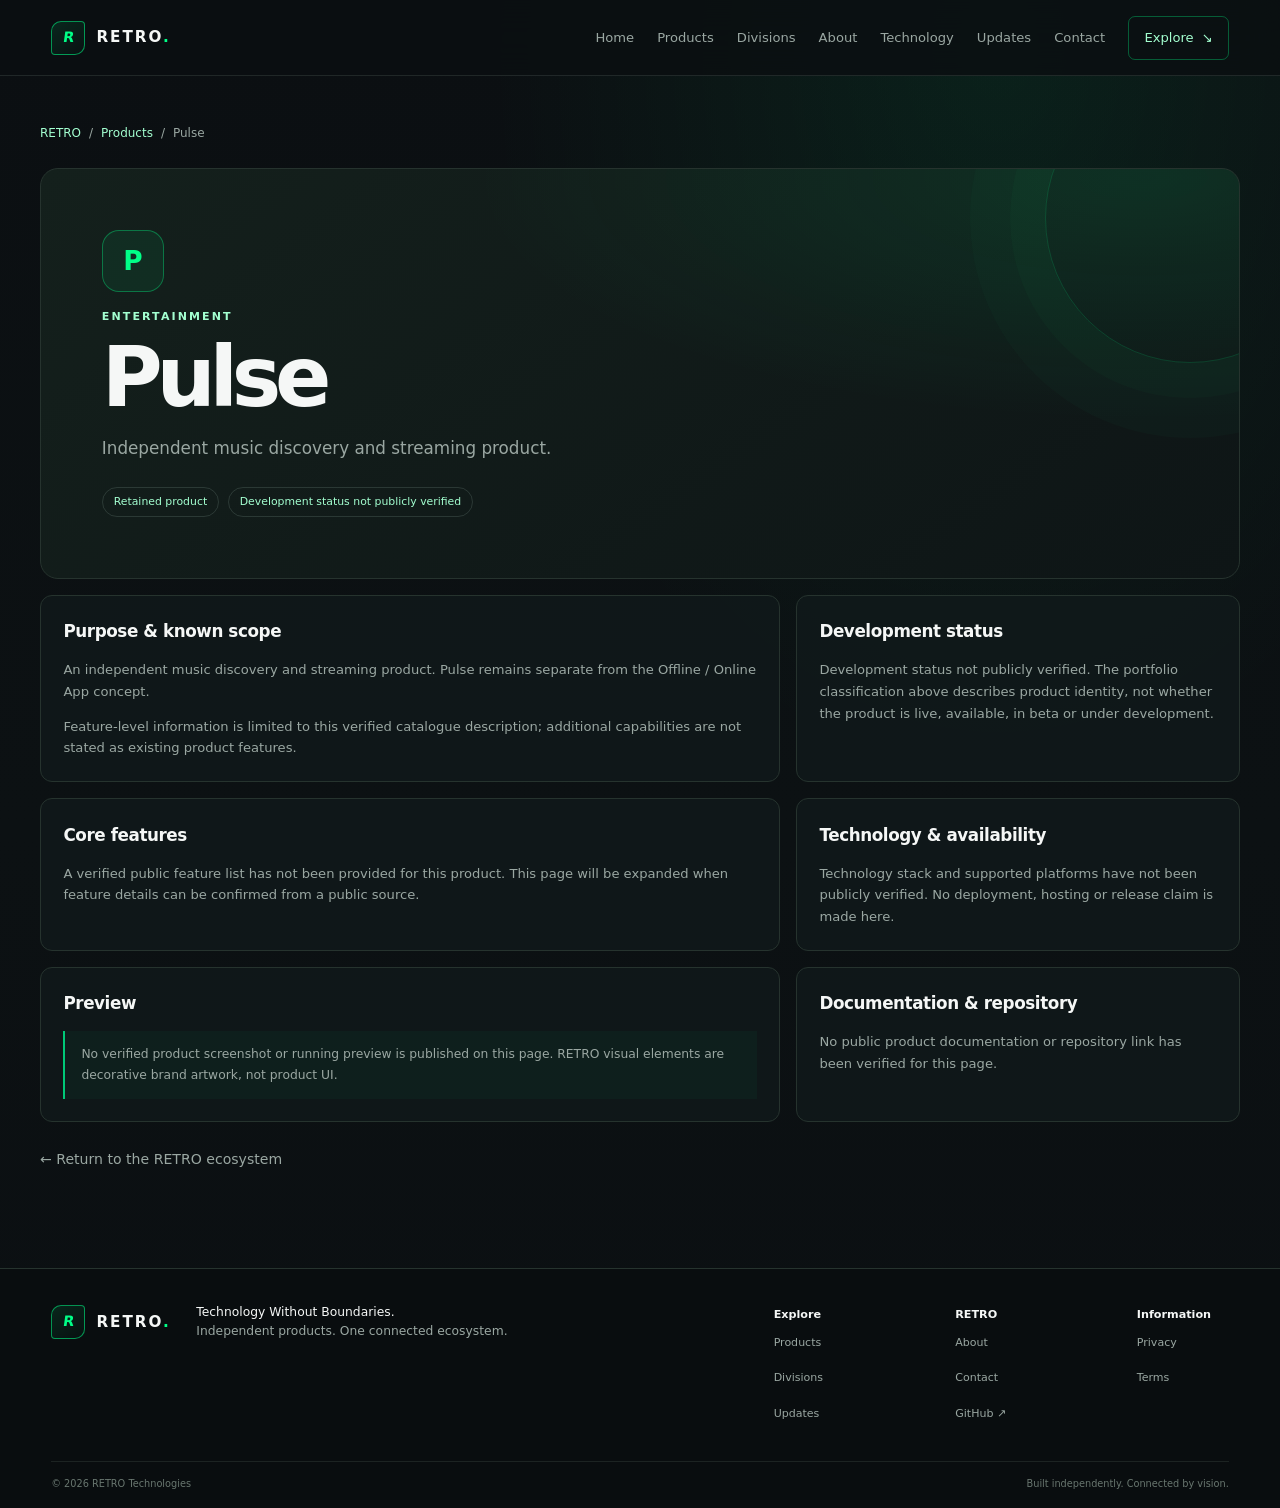
==== products/pulse/index.html @ 83401a8e "Build RETRO Technologies website v1" ====
<!doctype html>
<html lang="en">
<head>
  <meta charset="utf-8">
  <meta name="viewport" content="width=device-width, initial-scale=1">
  <meta name="theme-color" content="#0b0f12">
  <meta name="description" content="Pulse: Independent music discovery and streaming product. Learn about its place in the RETRO Technologies ecosystem.">
  <meta property="og:type" content="website">
  <meta property="og:title" content="Pulse — RETRO Technologies">
  <meta property="og:description" content="Independent music discovery and streaming product.">
  <title>Pulse — RETRO Technologies</title>
  <link rel="stylesheet" href="../../styles.css">
  <script src="../../script.js" defer></script>
</head>
<body>
  <a class="skip-link" href="#main">Skip to content</a>
  <header class="site-header">
    <a class="brand" href="../../index.html" aria-label="RETRO Technologies home"><span class="brand-mark" aria-hidden="true"><span>R</span></span><span>RETRO<span class="brand-accent">.</span></span></a>
    <button class="menu-toggle" type="button" aria-expanded="false" aria-controls="site-nav"><span class="menu-toggle-label">Menu</span><span class="menu-icon" aria-hidden="true"></span></button>
    <nav id="site-nav" class="site-nav" aria-label="Main navigation">
      <a href="../../index.html">Home</a><a href="../../index.html#ecosystem">Products</a><a href="../../index.html#divisions">Divisions</a><a href="../../index.html#about">About</a><a href="../../index.html#technology">Technology</a><a href="../../index.html#updates">Updates</a><a href="../../index.html#contact">Contact</a><a class="nav-cta" href="../../index.html#ecosystem">Explore <span aria-hidden="true">↘</span></a>
    </nav>
  </header>
  <main id="main" class="section-shell detail-main">
    <nav class="breadcrumb" aria-label="Breadcrumb"><a href="../../index.html">RETRO</a><span aria-hidden="true">/</span><a href="../../index.html#ecosystem">Products</a><span aria-hidden="true">/</span><span aria-current="page">Pulse</span></nav>
    <article>
      <header class="product-hero">
        <span class="product-mark" aria-hidden="true">P</span>
        <p class="eyebrow">ENTERTAINMENT</p>
        <h1>Pulse</h1>
        <p class="product-intro">Independent music discovery and streaming product.</p>
        <div class="product-tags"><span class="product-tag">Retained product</span><span class="product-tag">Development status not publicly verified</span></div>
      </header>
      <div class="detail-grid">
        <section class="detail-panel"><h2>Purpose &amp; known scope</h2><p>An independent music discovery and streaming product. Pulse remains separate from the Offline / Online App concept.</p><p>Feature-level information is limited to this verified catalogue description; additional capabilities are not stated as existing product features.</p></section>
        <section class="detail-panel"><h2>Development status</h2><p>Development status not publicly verified. The portfolio classification above describes product identity, not whether the product is live, available, in beta or under development.</p></section>
        <section class="detail-panel"><h2>Core features</h2><p>A verified public feature list has not been provided for this product. This page will be expanded when feature details can be confirmed from a public source.</p></section>
        <section class="detail-panel"><h2>Technology &amp; availability</h2><p>Technology stack and supported platforms have not been publicly verified. No deployment, hosting or release claim is made here.</p></section>
        <section class="detail-panel"><h2>Preview</h2><div class="evidence-note">No verified product screenshot or running preview is published on this page. RETRO visual elements are decorative brand artwork, not product UI.</div></section>
        <section class="detail-panel"><h2>Documentation &amp; repository</h2><p>No public product documentation or repository link has been verified for this page.</p></section>
      </div>
    </article>
    <p style="margin:1.5rem 0 0"><a class="text-link" href="../../index.html#ecosystem">← Return to the RETRO ecosystem</a></p>
  </main>
  <footer class="site-footer">
    <div class="footer-main"><a class="brand" href="../../index.html" aria-label="RETRO Technologies home"><span class="brand-mark" aria-hidden="true"><span>R</span></span><span>RETRO<span class="brand-accent">.</span></span></a><p>Technology Without Boundaries.<br><span>Independent products. One connected ecosystem.</span></p></div>
    <div class="footer-links"><div><strong>Explore</strong><a href="../../index.html#ecosystem">Products</a><a href="../../index.html#divisions">Divisions</a><a href="../../index.html#updates">Updates</a></div><div><strong>RETRO</strong><a href="../../index.html#about">About</a><a href="../../index.html#contact">Contact</a><a href="https://github.com/axdakkuu08-create/retro-technologies" target="_blank" rel="noopener noreferrer">GitHub <span aria-hidden="true">↗</span></a></div><div><strong>Information</strong><a href="../../privacy.html">Privacy</a><a href="../../terms.html">Terms</a></div></div>
    <div class="footer-bottom"><span>© 2026 RETRO Technologies</span><span>Built independently. Connected by vision.</span></div>
  </footer>
</body>
</html>
---- styles.css ----
:root {
  color-scheme: dark;
  --bg: #0b0f12;
  --bg-raised: #10171a;
  --panel: #131c1e;
  --panel-strong: #172321;
  --text: #f5f7f6;
  --muted: #9aa7a2;
  --muted-deep: #68766f;
  --line: #26332e;
  --green: #00ff87;
  --green-soft: #a3ffd0;
  --green-deep: #00c978;
  --max: 1200px;
  font-family: Inter, Geist, ui-sans-serif, system-ui, -apple-system, BlinkMacSystemFont, "Segoe UI", sans-serif;
  font-synthesis: none;
  text-rendering: optimizeLegibility;
}

* { box-sizing: border-box; }
html { scroll-behavior: smooth; scroll-padding-top: 92px; }
body {
  margin: 0;
  color: var(--text);
  background:
    radial-gradient(ellipse at 78% 3%, rgba(0,255,135,.075), transparent 32rem),
    linear-gradient(180deg, #0b0f12 0%, #0c1113 55%, #0b0f12 100%);
  line-height: 1.65;
}
a { color: inherit; text-decoration: none; }
button, input, select { font: inherit; }
button { color: inherit; }
img, svg { max-width: 100%; }
[hidden] { display: none !important; }
::selection { color: #06110b; background: var(--green); }
:focus-visible { outline: 2px solid var(--green); outline-offset: 4px; }
.visually-hidden {
  position: absolute;
  width: 1px;
  height: 1px;
  padding: 0;
  margin: -1px;
  overflow: hidden;
  clip: rect(0, 0, 0, 0);
  white-space: nowrap;
  border: 0;
}
.skip-link {
  position: fixed;
  z-index: 20;
  top: .75rem;
  left: .75rem;
  padding: .75rem 1rem;
  transform: translateY(-150%);
  color: #06110b;
  background: var(--green);
  border-radius: 8px;
  font-weight: 800;
}
.skip-link:focus { transform: translateY(0); }
.section-shell { width: min(var(--max), calc(100% - 3rem)); margin-inline: auto; }
.brand-accent { color: var(--green); }
.gradient-text {
  color: var(--green-soft);
  background: linear-gradient(100deg, #f5fff9 0%, #b4ffd6 45%, var(--green) 100%);
  -webkit-background-clip: text;
  background-clip: text;
  -webkit-text-fill-color: transparent;
}
.eyebrow {
  margin: 0;
  color: var(--green-soft);
  font-size: .69rem;
  font-weight: 800;
  letter-spacing: .19em;
  line-height: 1.5;
}
.status-dot {
  display: inline-block;
  width: 7px;
  height: 7px;
  margin-right: .55rem;
  border-radius: 50%;
  background: var(--green);
  box-shadow: 0 0 13px rgba(0,255,135,.7);
}

/* Header and navigation */
.site-header {
  position: sticky;
  z-index: 10;
  top: 0;
  display: flex;
  height: 76px;
  align-items: center;
  justify-content: space-between;
  padding-inline: max(4vw, calc((100vw - var(--max)) / 2));
  border-bottom: 1px solid rgba(190,220,207,.12);
  background: rgba(11,15,18,.87);
  -webkit-backdrop-filter: blur(18px);
  backdrop-filter: blur(18px);
}
.brand { display: inline-flex; align-items: center; gap: .7rem; font-size: .95rem; font-weight: 850; letter-spacing: .13em; }
.brand-mark {
  display: grid;
  width: 34px;
  height: 34px;
  place-items: center;
  border: 1px solid rgba(0,255,135,.54);
  border-radius: 10px 4px 10px 4px;
  color: var(--green);
  background: linear-gradient(145deg, rgba(0,255,135,.11), rgba(0,255,135,.015));
  font-size: .9rem;
  letter-spacing: -.08em;
}
.brand-mark span { transform: skew(-8deg); }
.site-nav { display: flex; align-items: center; gap: clamp(.9rem, 1.8vw, 1.7rem); color: var(--muted); font-size: .82rem; }
.site-nav a { min-height: 44px; display: inline-flex; align-items: center; transition: color .18s ease; }
.site-nav a:hover, .site-nav a[aria-current="page"] { color: var(--text); }
.site-nav .nav-cta { gap: .5rem; padding: .2rem .95rem; border: 1px solid rgba(0,255,135,.32); border-radius: 7px; color: var(--green-soft); }
.site-nav .nav-cta:hover { border-color: var(--green); color: var(--green); }
.menu-toggle { display: none; }

/* Hero */
.hero {
  position: relative;
  display: grid;
  min-height: 660px;
  grid-template-columns: 1.03fr .97fr;
  align-items: center;
  gap: 1.5rem;
  padding-block: 5.3rem 6.3rem;
}
.hero-copy { position: relative; z-index: 1; }
.hero h1 { margin: 1rem 0 1.5rem; font-size: clamp(3.4rem, 7vw, 6.7rem); font-weight: 850; letter-spacing: -.082em; line-height: .99; }
.hero-description { max-width: 570px; margin: 0; color: var(--muted); font-size: clamp(1rem, 1.5vw, 1.13rem); }
.hero-actions { display: flex; align-items: center; gap: 1.6rem; margin-top: 2.15rem; }
.button { display: inline-flex; min-height: 48px; align-items: center; justify-content: center; gap: .8rem; padding: .75rem 1.15rem; border: 1px solid transparent; border-radius: 8px; font-size: .84rem; font-weight: 800; transition: transform .18s ease, background .18s ease, border-color .18s ease; }
.button:hover { transform: translateY(-2px); }
.button-primary { color: #06110b; background: var(--green); box-shadow: 0 8px 28px rgba(0,255,135,.12); }
.button-primary:hover { background: #72ffb8; }
.button-secondary { border-color: rgba(0,255,135,.38); color: var(--green-soft); background: rgba(0,255,135,.045); }
.button-secondary:hover { border-color: var(--green); background: rgba(0,255,135,.09); }
.button-quiet { flex: 0 0 auto; border-color: var(--line); color: var(--muted); background: transparent; }
.button-quiet:hover { border-color: rgba(0,255,135,.45); color: var(--text); }
.text-link { color: var(--muted); font-size: .88rem; transition: color .18s ease; }
.text-link:hover { color: var(--green); }
.hero-meta { display: flex; align-items: center; gap: .9rem; margin-top: 2.7rem; color: var(--muted-deep); font-size: .62rem; font-weight: 700; letter-spacing: .15em; }
.meta-separator { width: 24px; height: 1px; background: var(--green-deep); }
.hero-art { position: relative; display: grid; width: min(100%, 500px); aspect-ratio: 1; place-items: center; justify-self: end; isolation: isolate; }
.hero-grid {
  position: absolute;
  z-index: -1;
  inset: 4%;
  opacity: .33;
  background-image: linear-gradient(rgba(86,143,113,.13) 1px, transparent 1px), linear-gradient(90deg, rgba(86,143,113,.13) 1px, transparent 1px);
  background-size: 34px 34px;
  mask-image: radial-gradient(ellipse, #000 8%, transparent 72%);
}
.hero-art::before { position: absolute; inset: 17%; border-radius: 50%; background: radial-gradient(circle, rgba(0,255,135,.17), rgba(0,201,120,.035) 45%, transparent 72%); content: ""; filter: blur(8px); }
.hero-orbit { position: absolute; border: 1px solid rgba(0,255,135,.24); border-radius: 50%; }
.hero-orbit-one { width: 96%; height: 42%; transform: rotate(-31deg); animation: orbit-drift 24s linear infinite; }
.hero-orbit-two { width: 64%; height: 98%; transform: rotate(33deg); border-color: rgba(0,255,135,.14); animation: orbit-drift 32s linear infinite reverse; }
.hero-orbit-three { width: 72%; height: 72%; border-style: dashed; border-color: rgba(0,255,135,.16); }
.hero-sphere {
  display: grid;
  width: clamp(125px, 18vw, 178px);
  aspect-ratio: 1;
  place-items: center;
  transform: rotate(-8deg);
  border: 1px solid rgba(0,255,135,.6);
  border-radius: 36% 64% 58% 42% / 48% 41% 59% 52%;
  background: radial-gradient(circle at 31% 26%, rgba(35,72,56,.95), rgba(15,29,23,.93) 60%, rgba(8,16,12,.96));
  box-shadow: 0 0 80px rgba(0,255,135,.14), inset 0 0 34px rgba(0,255,135,.12);
  animation: sphere-breathe 7s ease-in-out infinite alternate;
}
.hero-sphere span { color: var(--green); font-size: clamp(4.3rem, 8vw, 6.5rem); font-weight: 900; letter-spacing: -.12em; text-shadow: 0 0 25px rgba(0,255,135,.43); }
.orbit-label { position: absolute; padding: .4rem .62rem; border: 1px solid rgba(190,220,207,.18); border-radius: 6px; color: var(--green-soft); background: rgba(13,22,18,.88); font-size: .57rem; font-weight: 700; letter-spacing: .14em; }
.label-ai { top: 13%; right: 5%; }
.label-build { bottom: 19%; left: 0; }
.label-play { right: 7%; bottom: 8%; }
.hero-coordinate { position: absolute; right: 0; bottom: 0; color: var(--muted-deep); font-size: .55rem; letter-spacing: .16em; }
.hero-foot { position: absolute; right: 0; bottom: 1.6rem; left: 0; display: flex; justify-content: space-between; padding-top: 1rem; border-top: 1px solid var(--line); color: var(--muted-deep); font-size: .61rem; letter-spacing: .16em; }
@keyframes orbit-drift { to { rotate: 360deg; } }
@keyframes sphere-breathe { to { border-radius: 48% 52% 43% 57% / 41% 57% 43% 59%; box-shadow: 0 0 95px rgba(0,255,135,.2), inset 0 0 40px rgba(0,255,135,.16); } }

/* Shared section headings */
.section-heading { display: flex; align-items: end; justify-content: space-between; gap: 2rem; margin-bottom: 2.45rem; }
.section-heading h2, .about-grid h2, .contact-panel h2 { margin: .55rem 0 0; font-size: clamp(2.1rem, 4.2vw, 3.5rem); font-weight: 780; letter-spacing: -.065em; line-height: 1.08; }
.section-intro { max-width: 410px; margin: 0; color: var(--muted); font-size: .93rem; }
.divisions-section { padding-block: 5.8rem 6rem; }
.division-grid { display: grid; grid-template-columns: repeat(3, minmax(0, 1fr)); gap: .85rem; }
.division-card {
  position: relative;
  display: flex;
  min-height: 198px;
  flex-direction: column;
  align-items: flex-start;
  padding: 1.25rem 1.35rem;
  border: 1px solid var(--line);
  border-radius: 12px;
  text-align: left;
  background: linear-gradient(145deg, rgba(19,29,29,.91), rgba(14,19,20,.91));
  cursor: pointer;
  transition: transform .2s ease, border-color .2s ease, background .2s ease;
}
.division-card:hover { transform: translateY(-3px); border-color: rgba(0,255,135,.44); background: linear-gradient(145deg, rgba(20,42,32,.92), rgba(14,20,20,.94)); }
.division-icon { display: grid; width: 38px; height: 38px; margin-bottom: 1rem; place-items: center; border: 1px solid rgba(0,255,135,.24); border-radius: 10px; color: var(--green); background: rgba(0,255,135,.065); font-size: 1.12rem; }
.division-index { margin-bottom: .35rem; color: var(--muted-deep); font-size: .57rem; font-weight: 750; letter-spacing: .15em; }
.division-card strong { font-size: 1rem; letter-spacing: -.02em; }
.division-card > span:nth-last-child(2) { max-width: 90%; margin-top: .32rem; color: var(--muted); font-size: .8rem; }
.division-arrow { position: absolute; top: 1.2rem; right: 1.3rem; color: var(--muted-deep); }

/* Product catalogue */
.catalogue-section { padding-block: 5.7rem 6rem; border-block: 1px solid rgba(190,220,207,.1); background: linear-gradient(110deg, rgba(0,255,135,.025), transparent 60%), rgba(14,20,21,.52); }
.catalogue-heading { margin-bottom: 1.65rem; }
.catalogue-tools { display: flex; flex-wrap: wrap; align-items: center; gap: .65rem; padding: .75rem; border: 1px solid var(--line); border-radius: 12px; background: rgba(7,12,13,.48); }
.search-field { display: flex; min-width: 220px; flex: 1 1 240px; align-items: center; gap: .55rem; padding-inline: .8rem; border: 1px solid transparent; border-radius: 7px; color: var(--muted); }
.search-field:focus-within, .select-field:focus-within { border-color: rgba(0,255,135,.56); outline: 2px solid rgba(0,255,135,.22); outline-offset: 1px; }
.search-icon { font-size: 1.35rem; line-height: 1; }
.search-field input { width: 100%; min-height: 42px; border: 0; outline: 0; color: var(--text); background: transparent; font-size: .84rem; }
.search-field input::placeholder { color: var(--muted-deep); }
.select-field { position: relative; display: flex; min-height: 44px; align-items: center; border: 1px solid var(--line); border-radius: 7px; background: var(--bg-raised); }
.select-field select { min-height: 42px; max-width: 100%; padding: 0 2rem 0 .75rem; border: 0; outline: 0; color: var(--text); background: transparent; font-size: .75rem; cursor: pointer; }
.select-field option { color: var(--text); background: var(--bg-raised); }
.catalogue-count { margin: 1rem 0 .25rem; color: var(--muted); font-size: .75rem; }
.catalogue-group { margin-top: 1.9rem; }
.group-heading { display: flex; align-items: center; justify-content: space-between; gap: 1rem; margin-bottom: .8rem; padding-bottom: .7rem; border-bottom: 1px solid var(--line); }
.group-heading h3 { margin: 0; font-size: 1.06rem; letter-spacing: -.025em; }
.group-heading > span { color: var(--muted-deep); font-size: .58rem; letter-spacing: .13em; }
.project-grid { display: grid; grid-template-columns: repeat(3, minmax(0,1fr)); gap: .85rem; }
.project-card { display: flex; min-height: 265px; flex-direction: column; padding: 1.25rem; border: 1px solid var(--line); border-radius: 12px; background: linear-gradient(145deg, rgba(21,30,30,.95), rgba(14,19,20,.9)); transition: transform .2s ease, border-color .2s ease, box-shadow .2s ease; }
.project-card:hover { transform: translateY(-3px); border-color: rgba(0,255,135,.43); box-shadow: 0 16px 34px rgba(0,0,0,.18); }
.card-top { display: flex; align-items: center; justify-content: space-between; gap: .6rem; margin-bottom: 1.15rem; }
.project-symbol { display: grid; width: 40px; height: 40px; flex: 0 0 auto; place-items: center; border: 1px solid rgba(0,255,135,.22); border-radius: 10px; color: var(--green); background: rgba(0,255,135,.065); font-size: 1.06rem; font-weight: 850; }
.project-category { color: var(--muted); font-size: .61rem; font-weight: 700; letter-spacing: .1em; text-transform: uppercase; }
.project-card h4 { margin: 0 0 .4rem; font-size: 1.16rem; letter-spacing: -.035em; }
.project-card > p { margin: 0 0 1rem; color: var(--muted); font-size: .84rem; }
.card-meta { display: flex; flex-wrap: wrap; gap: .4rem; margin: auto 0 .9rem; padding-top: .2rem; }
.identity-status, .development-status { display: inline-flex; min-height: 24px; align-items: center; padding: .15rem .5rem; border: 1px solid rgba(190,220,207,.13); border-radius: 999px; color: var(--green-soft); font-size: .58rem; }
.development-status { color: var(--muted); }
.card-link { display: inline-flex; align-items: center; gap: .55rem; color: var(--green-soft); font-size: .79rem; font-weight: 800; }
.empty-state, .notice { margin-top: 1.25rem; padding: 1rem 1.1rem; border: 1px solid var(--line); border-radius: 9px; color: var(--muted); background: rgba(17,25,27,.7); font-size: .86rem; }

/* Featured products */
.featured-section { padding-block: 5.8rem 5.6rem; }
.featured-grid { display: grid; grid-template-columns: repeat(3, minmax(0,1fr)); gap: .9rem; }
.featured-card { overflow: hidden; border: 1px solid var(--line); border-radius: 14px; background: linear-gradient(150deg, #141e1e, #0e1415); transition: transform .2s ease, border-color .2s ease; }
.featured-card:hover { transform: translateY(-4px); border-color: rgba(0,255,135,.42); }
.featured-art { position: relative; display: grid; min-height: 208px; overflow: hidden; place-items: center; border-bottom: 1px solid var(--line); background-color: #0d1515; }
.featured-art::before { position: absolute; inset: 0; background-image: linear-gradient(rgba(89,144,112,.08) 1px, transparent 1px), linear-gradient(90deg, rgba(89,144,112,.08) 1px, transparent 1px); background-size: 26px 26px; content: ""; mask-image: radial-gradient(ellipse, #000 5%, transparent 76%); }
.art-nexus { background-image: radial-gradient(circle at 50% 48%, rgba(0,255,135,.17), transparent 53%); }
.art-orbit { position: absolute; width: 72%; height: 42%; transform: rotate(-27deg); border: 1px solid rgba(0,255,135,.36); border-radius: 50%; box-shadow: 0 0 25px rgba(0,255,135,.08); }
.art-core { display: grid; width: 82px; aspect-ratio: 1; place-items: center; transform: rotate(-8deg); border: 1px solid rgba(0,255,135,.52); border-radius: 26px; color: var(--green); background: rgba(11,22,17,.94); box-shadow: 0 0 44px rgba(0,255,135,.16); font-size: 3.2rem; font-weight: 900; }
.art-coordinate { position: absolute; right: 1rem; bottom: .8rem; color: var(--muted-deep); font-size: .54rem; letter-spacing: .14em; }
.art-arcane { background: radial-gradient(ellipse at 50% 70%, rgba(102,67,164,.23), transparent 56%), #111319; }
.art-glyph { position: relative; display: grid; width: 112px; height: 112px; place-items: center; transform: rotate(45deg); border: 1px solid rgba(172,144,255,.44); color: #c3b3ff; background: linear-gradient(145deg, rgba(74,54,124,.25), rgba(11,13,19,.84)); box-shadow: 0 0 45px rgba(126,98,213,.15); font-size: 3.9rem; font-weight: 800; }
.art-glyph::after { position: absolute; inset: 12px; border: 1px dashed rgba(172,144,255,.33); content: ""; }
.art-glyph { line-height: 1; }
.art-glyph::first-letter { transform: rotate(-45deg); }
.art-engineering { background: radial-gradient(ellipse at 50% 48%, rgba(0,190,205,.13), transparent 53%), #0e1518; }
.art-grid-lines { position: absolute; width: 120px; height: 120px; border: 1px solid rgba(92,221,222,.32); background: linear-gradient(90deg, transparent 48%, rgba(92,221,222,.23) 49%, rgba(92,221,222,.23) 51%, transparent 52%), linear-gradient(transparent 48%, rgba(92,221,222,.23) 49%, rgba(92,221,222,.23) 51%, transparent 52%); background-size: 32px 32px; transform: rotate(45deg); box-shadow: 0 0 37px rgba(0,200,210,.13); }
.art-engineering .art-glyph { z-index: 1; border: 0; color: #74eddf; background: none; box-shadow: none; font-size: 3.4rem; }
.featured-copy { padding: 1.15rem 1.25rem 1.35rem; }
.featured-copy h3 { margin: .45rem 0 .28rem; font-size: 1.2rem; letter-spacing: -.035em; }
.featured-copy p { min-height: 2.7em; margin: 0 0 1rem; color: var(--muted); font-size: .82rem; }
.fine-print { margin: 1rem 0 0; color: var(--muted-deep); font-size: .7rem; }

/* About, technology, timeline and contact */
.about-section { padding-block: 6rem; border-block: 1px solid rgba(190,220,207,.1); background: linear-gradient(105deg, rgba(0,255,135,.06), transparent 66%), #0e1516; }
.about-grid { display: grid; grid-template-columns: 1fr 1fr; align-items: center; gap: 4.5rem; }
.about-grid h2 { max-width: 610px; }
.about-copy { color: var(--muted); font-size: .95rem; }
.about-copy p { margin: 0 0 1rem; }
.about-statement { display: flex; align-items: center; gap: .85rem; margin-top: 1.6rem; padding: .95rem 1rem; border: 1px solid rgba(0,255,135,.17); border-radius: 9px; color: var(--muted); background: rgba(0,255,135,.035); font-size: .79rem; }
.about-statement strong { color: var(--text); }
.statement-mark { display: grid; width: 38px; height: 38px; flex: 0 0 auto; place-items: center; border: 1px solid rgba(0,255,135,.35); border-radius: 9px; color: var(--green); font-weight: 900; }
.technology-section { padding-block: 5.8rem; }
.technology-list { display: grid; grid-template-columns: repeat(4, minmax(0,1fr)); gap: .7rem; }
.technology-list span { display: flex; min-height: 58px; align-items: center; padding: .8rem .9rem; border: 1px solid var(--line); border-radius: 9px; color: var(--text); background: rgba(18,27,28,.65); font-size: .82rem; }
.technology-list span::before { width: 6px; height: 6px; flex: 0 0 auto; margin-right: .65rem; border-radius: 50%; background: var(--green-deep); content: ""; }
.technology-note { display: flex; align-items: flex-start; gap: .65rem; margin: 1rem 0 0; color: var(--muted); font-size: .76rem; }
.note-mark { display: grid; width: 18px; height: 18px; flex: 0 0 auto; place-items: center; border: 1px solid rgba(0,255,135,.38); border-radius: 50%; color: var(--green-soft); font-size: .66rem; font-weight: 800; }
.updates-section { padding-block: 5.5rem 6rem; border-block: 1px solid rgba(190,220,207,.1); background: rgba(13,19,20,.63); }
.timeline-entry { display: grid; grid-template-columns: 190px 1fr; gap: 2rem; padding: 1.4rem 0; border-top: 1px solid var(--line); border-bottom: 1px solid var(--line); }
.timeline-date { display: flex; flex-direction: column; gap: .35rem; color: var(--green-soft); font-size: .68rem; font-weight: 750; letter-spacing: .12em; }
.timeline-date span { color: var(--muted-deep); font-size: .57rem; }
.timeline-content h3 { margin: 0 0 .45rem; font-size: 1.15rem; }
.timeline-content p { max-width: 720px; margin: 0 0 .8rem; color: var(--muted); font-size: .85rem; }
.timeline-content a { color: var(--green-soft); font-size: .77rem; font-weight: 750; }
.timeline-content a:hover { color: var(--green); }
.contact-section { padding-block: 5rem; }
.contact-panel { display: flex; align-items: center; justify-content: space-between; gap: 2rem; padding: clamp(1.5rem, 4vw, 3rem); border: 1px solid rgba(0,255,135,.21); border-radius: 16px; background: radial-gradient(ellipse at 90% 0%, rgba(0,255,135,.09), transparent 55%), linear-gradient(135deg, rgba(19,31,28,.9), rgba(12,18,19,.95)); }
.contact-copy { max-width: 430px; }
.contact-copy p { color: var(--muted); font-size: .86rem; }

/* Footer */
.site-footer { padding: 2.1rem max(4vw, calc((100vw - var(--max)) / 2)) 1rem; border-top: 1px solid var(--line); background: #090d0f; }
.footer-main { display: flex; align-items: center; gap: 1.6rem; }
.footer-main p { margin: 0; color: var(--text); font-size: .77rem; line-height: 1.55; }
.footer-main p span { color: var(--muted); }
.footer-links { display: flex; justify-content: flex-end; gap: clamp(2rem, 7vw, 6rem); margin-top: -2.2rem; padding-bottom: 1.65rem; }
.footer-links > div { display: flex; min-width: 92px; flex-direction: column; gap: .35rem; }
.footer-links strong { margin-bottom: .22rem; color: var(--text); font-size: .7rem; }
.footer-links a { width: fit-content; min-height: 30px; color: var(--muted); font-size: .69rem; }
.footer-links a:hover { color: var(--green); }
.footer-bottom { display: flex; justify-content: space-between; gap: 1rem; padding-top: .85rem; border-top: 1px solid rgba(190,220,207,.1); color: var(--muted-deep); font-size: .61rem; }

/* Product and information pages */
.detail-main { min-height: 70vh; padding-block: 3rem 6rem; }
.breadcrumb { display: flex; flex-wrap: wrap; gap: .5rem; margin-bottom: 1.5rem; color: var(--muted); font-size: .75rem; }
.breadcrumb a { color: var(--green-soft); }
.product-hero { position: relative; overflow: hidden; padding: clamp(1.5rem, 5vw, 3.8rem); border: 1px solid var(--line); border-radius: 18px; background: radial-gradient(ellipse at 92% 2%, rgba(0,255,135,.1), transparent 43%), linear-gradient(145deg, #14201c, #0e1516); }
.product-hero::after { position: absolute; top: -6rem; right: -6rem; width: 18rem; height: 18rem; border: 1px solid rgba(0,255,135,.16); border-radius: 50%; box-shadow: 0 0 0 35px rgba(0,255,135,.025), 0 0 0 75px rgba(0,255,135,.02); content: ""; pointer-events: none; }
.product-mark { display: grid; width: 62px; height: 62px; margin-bottom: 1.1rem; place-items: center; border: 1px solid rgba(0,255,135,.35); border-radius: 17px; color: var(--green); background: rgba(0,255,135,.065); font-size: 1.65rem; font-weight: 900; }
.product-hero h1 { position: relative; z-index: 1; margin: .65rem 0 1rem; font-size: clamp(2.75rem, 7vw, 5.2rem); letter-spacing: -.075em; line-height: 1; }
.product-intro { position: relative; z-index: 1; max-width: 750px; margin: 0; color: var(--muted); font-size: 1.05rem; }
.product-tags { display: flex; flex-wrap: wrap; gap: .55rem; margin-top: 1.5rem; }
.product-tag { padding: .32rem .68rem; border: 1px solid rgba(190,220,207,.15); border-radius: 999px; color: var(--green-soft); font-size: .68rem; }
.detail-grid { display: grid; grid-template-columns: 1.25fr .75fr; gap: 1rem; margin-top: 1rem; }
.detail-panel { padding: 1.4rem; border: 1px solid var(--line); border-radius: 12px; background: rgba(17,25,27,.76); }
.detail-panel h2 { margin: 0 0 .8rem; font-size: 1.05rem; letter-spacing: -.025em; }
.detail-panel p, .detail-panel li { color: var(--muted); font-size: .82rem; }
.detail-panel p:last-child { margin-bottom: 0; }
.detail-panel ul { margin: .5rem 0 0; padding-left: 1.2rem; }
.detail-panel li + li { margin-top: .3rem; }
.evidence-note { padding: .85rem 1rem; border-left: 2px solid var(--green-deep); color: var(--muted); background: rgba(0,255,135,.035); font-size: .77rem; }
.info-page { max-width: 820px; }
.info-page h1 { font-size: clamp(2.6rem, 6vw, 4.5rem); letter-spacing: -.07em; line-height: 1; }
.info-page h2 { margin: 2rem 0 .5rem; font-size: 1.2rem; }
.info-page p, .info-page li { color: var(--muted); font-size: .9rem; }
.info-page .info-callout { padding: 1rem; border: 1px solid var(--line); border-radius: 10px; color: var(--muted); background: var(--panel); }

@media (max-width: 1000px) {
  .site-nav { gap: .72rem; font-size: .76rem; }
  .site-nav .nav-cta { padding-inline: .68rem; }
  .hero { min-height: 590px; }
  .division-grid { grid-template-columns: repeat(3, minmax(0,1fr)); }
  .project-grid { grid-template-columns: repeat(2, minmax(0,1fr)); }
  .technology-list { grid-template-columns: repeat(2, minmax(0,1fr)); }
}
@media (max-width: 760px) {
  .section-shell { width: min(var(--max), calc(100% - 2.25rem)); }
  .site-header { height: 68px; padding-inline: 1.1rem; }
  .menu-toggle { display: none; min-width: 48px; min-height: 44px; align-items: center; justify-content: center; gap: .55rem; padding: .45rem .65rem; border: 1px solid var(--line); border-radius: 8px; color: var(--text); background: rgba(16,23,26,.9); font-size: .76rem; }
  .menu-icon, .menu-icon::before, .menu-icon::after { display: block; width: 15px; height: 1px; background: var(--green-soft); transition: transform .18s ease; }
  .menu-icon { position: relative; }
  .menu-icon::before, .menu-icon::after { position: absolute; left: 0; content: ""; }
  .menu-icon::before { top: -5px; }
  .menu-icon::after { top: 5px; }
  .menu-toggle[aria-expanded="true"] .menu-icon { background: transparent; }
  .menu-toggle[aria-expanded="true"] .menu-icon::before { top: 0; transform: rotate(45deg); }
  .menu-toggle[aria-expanded="true"] .menu-icon::after { top: 0; transform: rotate(-45deg); }
  .js .menu-toggle { display: inline-flex; }
  .site-nav { position: absolute; top: 67px; right: 0; left: 0; display: flex; align-items: stretch; flex-direction: column; gap: .15rem; padding: .7rem 1.1rem 1rem; border-bottom: 1px solid var(--line); background: rgba(11,15,18,.98); box-shadow: 0 18px 24px rgba(0,0,0,.24); }
  .js .site-nav { display: none; }
  .js .site-nav.is-open { display: flex; }
  .site-nav a { min-height: 44px; padding-inline: .5rem; }
  .site-nav .nav-cta { justify-content: center; margin-top: .4rem; }
  .hero { min-height: auto; grid-template-columns: 1fr; gap: .4rem; padding-block: 4.3rem 5.8rem; }
  .hero h1 { font-size: clamp(3rem, 11vw, 5.1rem); }
  .hero-art { width: min(92%, 430px); justify-self: center; margin-top: 1.6rem; }
  .hero-foot { bottom: 1rem; font-size: .52rem; letter-spacing: .08em; }
  .hero-coordinate { font-size: .48rem; }
  .section-heading { display: block; }
  .section-intro { margin-top: 1rem; }
  .division-grid { grid-template-columns: repeat(2, minmax(0,1fr)); }
  .division-card { min-height: 182px; padding: 1rem; }
  .division-card > span:nth-last-child(2) { font-size: .74rem; }
  .catalogue-tools { align-items: stretch; }
  .search-field { flex-basis: 100%; border: 1px solid var(--line); background: var(--bg-raised); }
  .select-field { flex: 1 1 42%; }
  .select-field select { width: 100%; }
  .button-quiet { flex: 1 1 100%; }
  .featured-grid { grid-template-columns: 1fr; }
  .featured-card { display: grid; grid-template-columns: .9fr 1.1fr; min-height: 180px; }
  .featured-art { min-height: 100%; border-right: 1px solid var(--line); border-bottom: 0; }
  .featured-copy { align-self: center; padding: 1rem; }
  .featured-copy p { min-height: 0; }
  .about-grid { grid-template-columns: 1fr; gap: 1.4rem; }
  .timeline-entry { grid-template-columns: 1fr; gap: .75rem; }
  .timeline-date { flex-direction: row; align-items: center; gap: .8rem; }
  .contact-panel { align-items: flex-start; flex-direction: column; }
  .footer-links { justify-content: flex-start; gap: clamp(2rem, 9vw, 5rem); margin-top: 1.8rem; }
  .footer-bottom { flex-direction: column; gap: .25rem; }
  .detail-grid { grid-template-columns: 1fr; }
}
@media (max-width: 520px) {
  .section-shell { width: calc(100% - 2rem); }
  .hero { padding-top: 3.7rem; }
  .hero h1 { font-size: clamp(2.8rem, 12.5vw, 4rem); }
  .hero-actions { align-items: flex-start; flex-direction: column; gap: 1rem; }
  .hero-meta { flex-wrap: wrap; gap: .55rem; font-size: .53rem; }
  .hero-foot { gap: .5rem; font-size: .45rem; letter-spacing: .04em; }
  .orbit-label { padding: .32rem .42rem; font-size: .46rem; }
  .divisions-section, .featured-section, .technology-section { padding-block: 4.2rem; }
  .division-grid { gap: .55rem; }
  .division-card { min-height: 168px; padding: .8rem; }
  .division-index { font-size: .49rem; }
  .division-card strong { font-size: .88rem; }
  .division-card > span:nth-last-child(2) { font-size: .68rem; }
  .division-icon { width: 34px; height: 34px; margin-bottom: .75rem; }
  .catalogue-section { padding-block: 4.2rem; }
  .project-grid { grid-template-columns: 1fr; }
  .project-card { min-height: 235px; }
  .featured-card { grid-template-columns: 1fr; }
  .featured-art { min-height: 155px; border-right: 0; border-bottom: 1px solid var(--line); }
  .technology-list { grid-template-columns: 1fr 1fr; gap: .5rem; }
  .technology-list span { min-height: 54px; padding: .7rem; font-size: .72rem; }
  .about-section, .updates-section { padding-block: 4.2rem; }
  .contact-section { padding-block: 3.7rem; }
  .site-footer { padding: 1.8rem 1rem .9rem; }
  .footer-main { align-items: flex-start; flex-direction: column; gap: .8rem; }
  .footer-links { justify-content: space-between; gap: .8rem; }
  .footer-links > div { min-width: 0; }
  .detail-main { padding-block: 2rem 4rem; }
  .product-hero { padding: 1.4rem; }
  .product-hero h1 { font-size: clamp(2.6rem, 12vw, 4rem); }
}
@media (prefers-reduced-motion: reduce) {
  *, *::before, *::after { scroll-behavior: auto !important; animation-duration: .01ms !important; animation-iteration-count: 1 !important; transition-duration: .01ms !important; }
}

.about-pillars { display: grid; grid-template-columns: repeat(4, minmax(0,1fr)); gap: .8rem; margin-top: 3rem; }
.about-pillars article { padding: 1rem; border: 1px solid rgba(190,220,207,.12); border-radius: 10px; background: rgba(9,15,16,.45); }
.about-pillars article > span { color: var(--green-soft); font-size: .57rem; font-weight: 750; letter-spacing: .12em; }
.about-pillars h3 { margin: .65rem 0 .35rem; font-size: .91rem; letter-spacing: -.025em; }
.about-pillars p { margin: 0; color: var(--muted); font-size: .74rem; }
@media (max-width: 760px) { .about-pillars { grid-template-columns: repeat(2, minmax(0,1fr)); margin-top: 2rem; } }
@media (max-width: 420px) { .about-pillars { grid-template-columns: 1fr; } }
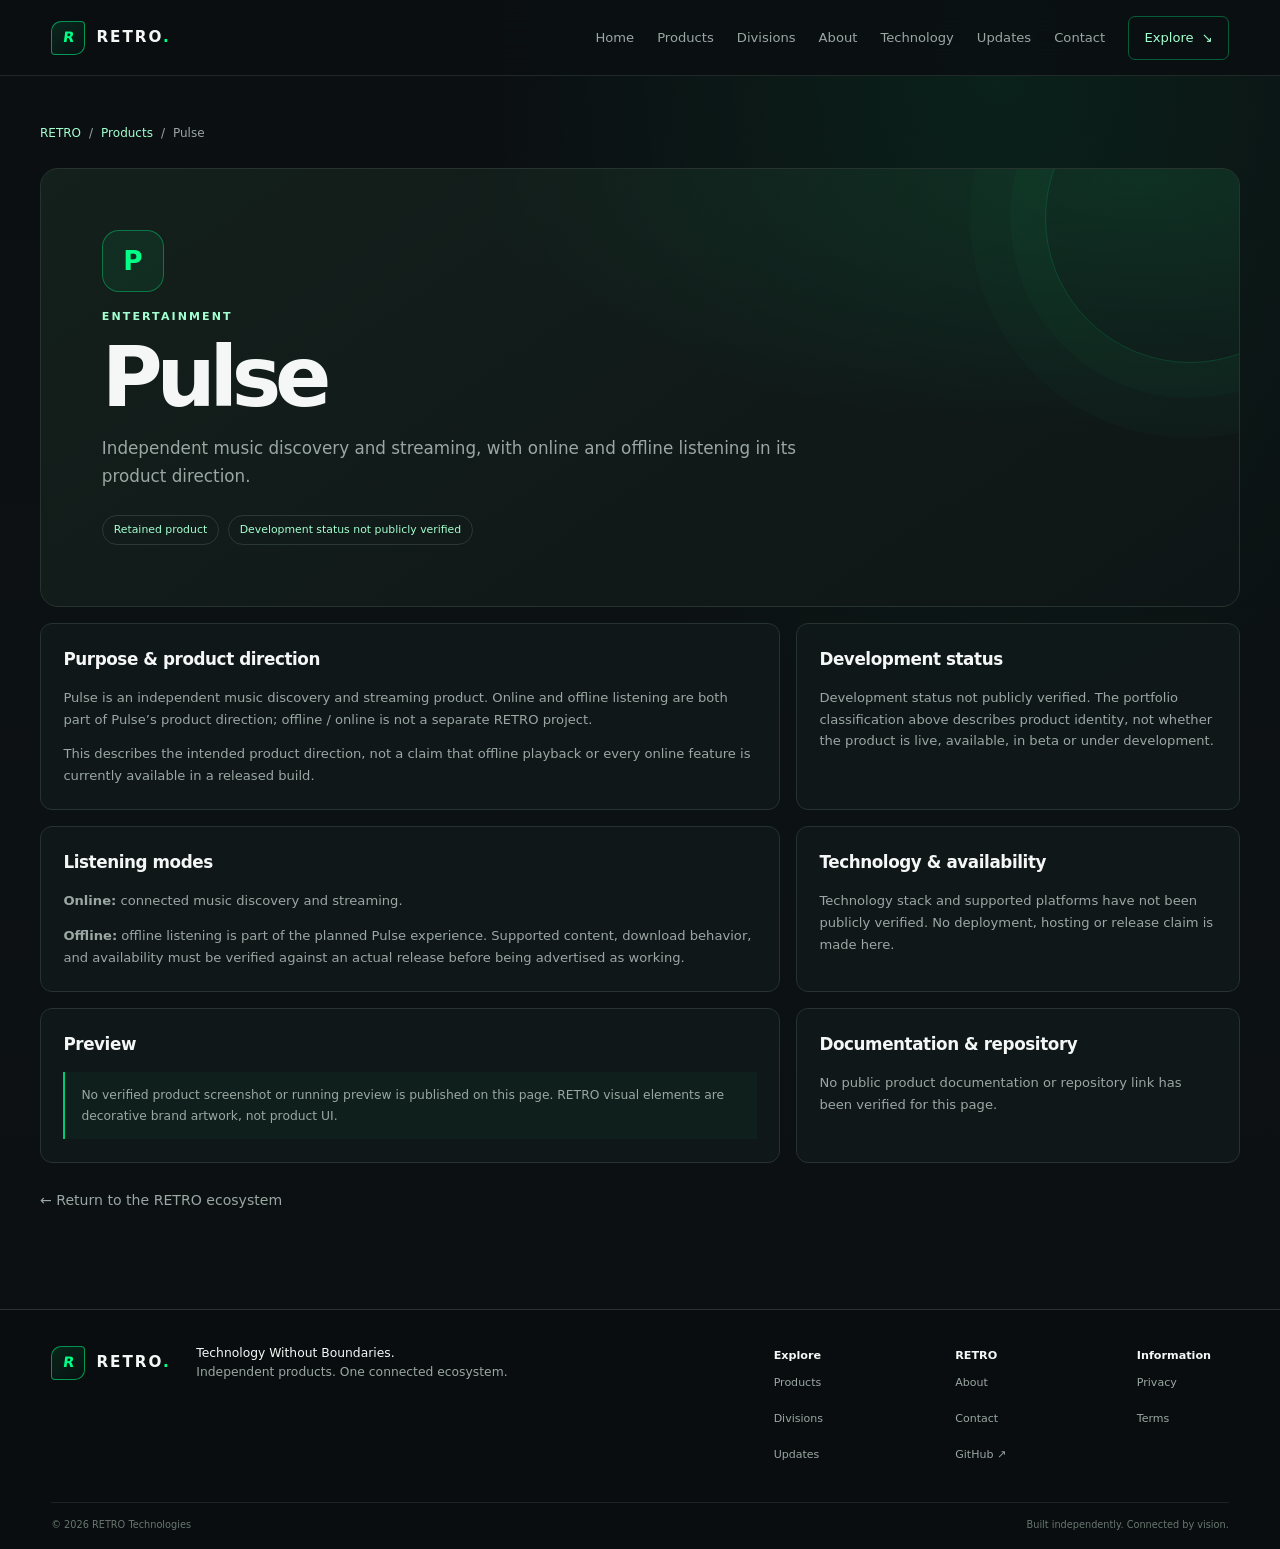
==== commit 7878b9c0: "Clarify Pulse online and offline product direction" ====
--- a/products/pulse/index.html
+++ b/products/pulse/index.html
@@ -4,10 +4,10 @@
   <meta charset="utf-8">
   <meta name="viewport" content="width=device-width, initial-scale=1">
   <meta name="theme-color" content="#0b0f12">
-  <meta name="description" content="Pulse: Independent music discovery and streaming product. Learn about its place in the RETRO Technologies ecosystem.">
+  <meta name="description" content="Pulse: an independent music discovery and streaming product with online and offline listening in its product direction.">
   <meta property="og:type" content="website">
   <meta property="og:title" content="Pulse — RETRO Technologies">
-  <meta property="og:description" content="Independent music discovery and streaming product.">
+  <meta property="og:description" content="Independent music discovery and streaming, with online and offline listening in its product direction.">
   <title>Pulse — RETRO Technologies</title>
   <link rel="stylesheet" href="../../styles.css">
   <script src="../../script.js" defer></script>
@@ -28,13 +28,13 @@
         <span class="product-mark" aria-hidden="true">P</span>
         <p class="eyebrow">ENTERTAINMENT</p>
         <h1>Pulse</h1>
-        <p class="product-intro">Independent music discovery and streaming product.</p>
+        <p class="product-intro">Independent music discovery and streaming, with online and offline listening in its product direction.</p>
         <div class="product-tags"><span class="product-tag">Retained product</span><span class="product-tag">Development status not publicly verified</span></div>
       </header>
       <div class="detail-grid">
-        <section class="detail-panel"><h2>Purpose &amp; known scope</h2><p>An independent music discovery and streaming product. Pulse remains separate from the Offline / Online App concept.</p><p>Feature-level information is limited to this verified catalogue description; additional capabilities are not stated as existing product features.</p></section>
+        <section class="detail-panel"><h2>Purpose &amp; product direction</h2><p>Pulse is an independent music discovery and streaming product. Online and offline listening are both part of Pulse’s product direction; offline / online is not a separate RETRO project.</p><p>This describes the intended product direction, not a claim that offline playback or every online feature is currently available in a released build.</p></section>
         <section class="detail-panel"><h2>Development status</h2><p>Development status not publicly verified. The portfolio classification above describes product identity, not whether the product is live, available, in beta or under development.</p></section>
-        <section class="detail-panel"><h2>Core features</h2><p>A verified public feature list has not been provided for this product. This page will be expanded when feature details can be confirmed from a public source.</p></section>
+        <section class="detail-panel"><h2>Listening modes</h2><p><strong>Online:</strong> connected music discovery and streaming.</p><p><strong>Offline:</strong> offline listening is part of the planned Pulse experience. Supported content, download behavior, and availability must be verified against an actual release before being advertised as working.</p></section>
         <section class="detail-panel"><h2>Technology &amp; availability</h2><p>Technology stack and supported platforms have not been publicly verified. No deployment, hosting or release claim is made here.</p></section>
         <section class="detail-panel"><h2>Preview</h2><div class="evidence-note">No verified product screenshot or running preview is published on this page. RETRO visual elements are decorative brand artwork, not product UI.</div></section>
         <section class="detail-panel"><h2>Documentation &amp; repository</h2><p>No public product documentation or repository link has been verified for this page.</p></section>
